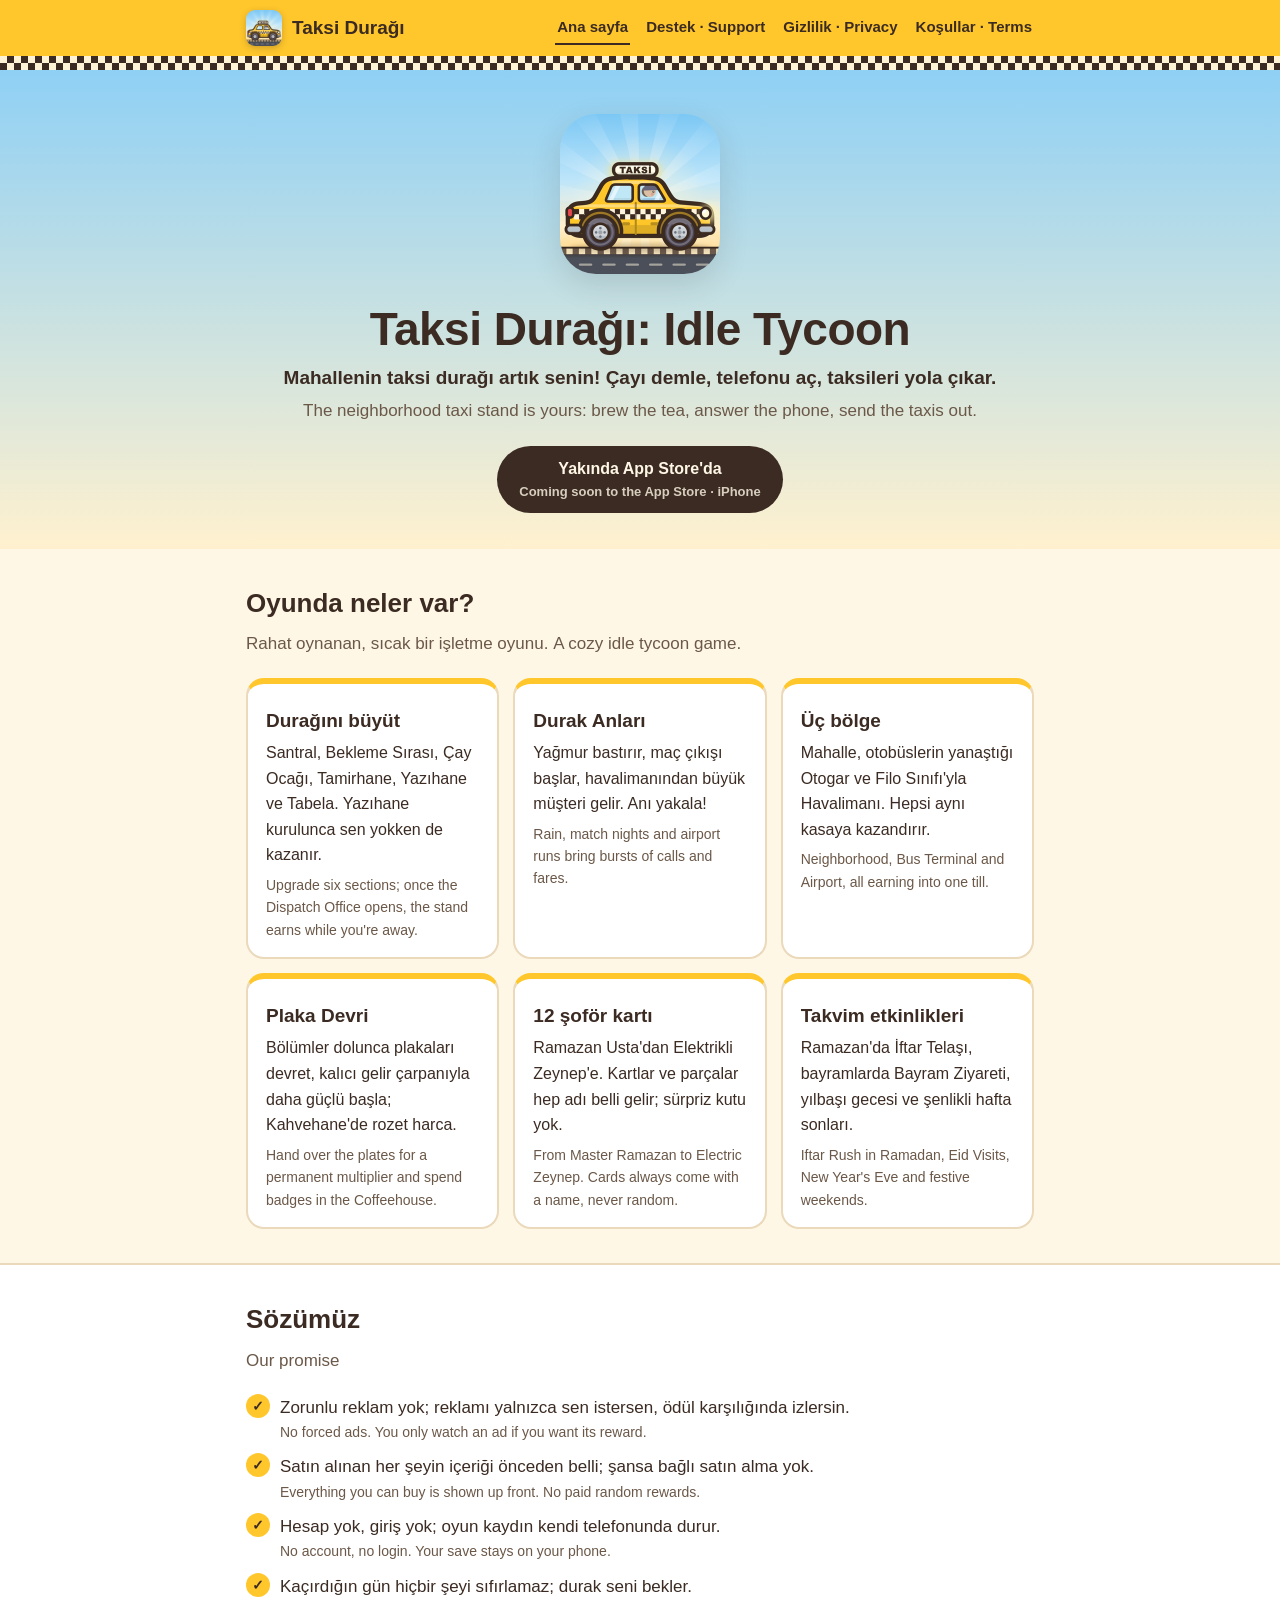
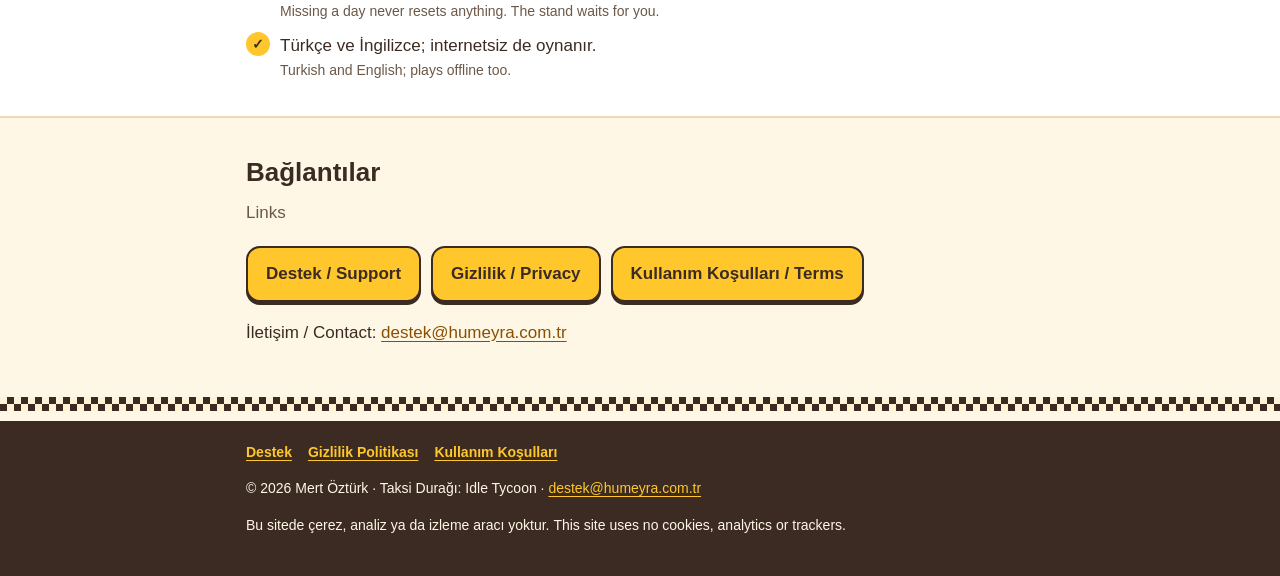
==== index.html @ 51972276 "Taksi Durağı: Idle Tycoon — gizlilik, koşullar ve destek sayfaları" ====
<!doctype html>
<html lang="tr">
<head>
  <meta charset="utf-8">
  <meta name="viewport" content="width=device-width, initial-scale=1, viewport-fit=cover">
  <title>Taksi Durağı: Idle Tycoon</title>
  <meta name="description" content="Mahallenin taksi durağını büyüt: çağrıları karşıla, taksileri yola çıkar, Otogar ve Havalimanı'nı aç. Zorunlu reklam yok. iPhone için idle/tycoon oyunu.">
  <meta name="theme-color" content="#ffc72c">
  <meta name="referrer" content="no-referrer">
  <link rel="icon" type="image/png" href="icon-180.png">
  <link rel="apple-touch-icon" href="icon-180.png">
  <link rel="stylesheet" href="style.css">
</head>
<body>
  <header class="topbar">
    <div class="wrap">
      <a class="brand" href="index.html"><img src="icon-180.png" alt="" width="36" height="36">Taksi Durağı</a>
      <nav class="nav" aria-label="Site">
        <a href="index.html" aria-current="page">Ana sayfa</a>
        <a href="support.html">Destek · Support</a>
        <a href="privacy.html">Gizlilik · Privacy</a>
        <a href="terms.html">Koşullar · Terms</a>
      </nav>
    </div>
  </header>
  <div class="checker" aria-hidden="true"></div>

  <main>
    <section class="hero">
      <div class="wrap">
        <img class="icon" src="icon-320.png" width="160" height="160" alt="Taksi Durağı uygulama simgesi: TAKSİ tabelalı sarı taksi">
        <h1>Taksi Durağı: Idle Tycoon</h1>
        <p class="tagline">Mahallenin taksi durağı artık senin! Çayı demle, telefonu aç, taksileri yola çıkar.</p>
        <p class="tagline-en" lang="en">The neighborhood taxi stand is yours: brew the tea, answer the phone, send the taxis out.</p>
        <span class="pill">Yakında App Store'da<small lang="en">Coming soon to the App Store · iPhone</small></span>
      </div>
    </section>

    <section class="section">
      <div class="wrap">
        <h2>Oyunda neler var?</h2>
        <p class="lead">Rahat oynanan, sıcak bir işletme oyunu. <span lang="en">A cozy idle tycoon game.</span></p>
        <div class="grid">
          <div class="card">
            <h3>Durağını büyüt</h3>
            <p>Santral, Bekleme Sırası, Çay Ocağı, Tamirhane, Yazıhane ve Tabela. Yazıhane kurulunca sen yokken de kazanır.</p>
            <p class="en" lang="en">Upgrade six sections; once the Dispatch Office opens, the stand earns while you're away.</p>
          </div>
          <div class="card">
            <h3>Durak Anları</h3>
            <p>Yağmur bastırır, maç çıkışı başlar, havalimanından büyük müşteri gelir. Anı yakala!</p>
            <p class="en" lang="en">Rain, match nights and airport runs bring bursts of calls and fares.</p>
          </div>
          <div class="card">
            <h3>Üç bölge</h3>
            <p>Mahalle, otobüslerin yanaştığı Otogar ve Filo Sınıfı'yla Havalimanı. Hepsi aynı kasaya kazandırır.</p>
            <p class="en" lang="en">Neighborhood, Bus Terminal and Airport, all earning into one till.</p>
          </div>
          <div class="card">
            <h3>Plaka Devri</h3>
            <p>Bölümler dolunca plakaları devret, kalıcı gelir çarpanıyla daha güçlü başla; Kahvehane'de rozet harca.</p>
            <p class="en" lang="en">Hand over the plates for a permanent multiplier and spend badges in the Coffeehouse.</p>
          </div>
          <div class="card">
            <h3>12 şoför kartı</h3>
            <p>Ramazan Usta'dan Elektrikli Zeynep'e. Kartlar ve parçalar hep adı belli gelir; sürpriz kutu yok.</p>
            <p class="en" lang="en">From Master Ramazan to Electric Zeynep. Cards always come with a name, never random.</p>
          </div>
          <div class="card">
            <h3>Takvim etkinlikleri</h3>
            <p>Ramazan'da İftar Telaşı, bayramlarda Bayram Ziyareti, yılbaşı gecesi ve şenlikli hafta sonları.</p>
            <p class="en" lang="en">Iftar Rush in Ramadan, Eid Visits, New Year's Eve and festive weekends.</p>
          </div>
        </div>
      </div>
    </section>

    <section class="section promise">
      <div class="wrap">
        <h2>Sözümüz</h2>
        <p class="lead" lang="en">Our promise</p>
        <ul>
          <li>Zorunlu reklam yok; reklamı yalnızca sen istersen, ödül karşılığında izlersin.<span class="en" lang="en">No forced ads. You only watch an ad if you want its reward.</span></li>
          <li>Satın alınan her şeyin içeriği önceden belli; şansa bağlı satın alma yok.<span class="en" lang="en">Everything you can buy is shown up front. No paid random rewards.</span></li>
          <li>Hesap yok, giriş yok; oyun kaydın kendi telefonunda durur.<span class="en" lang="en">No account, no login. Your save stays on your phone.</span></li>
          <li>Kaçırdığın gün hiçbir şeyi sıfırlamaz; durak seni bekler.<span class="en" lang="en">Missing a day never resets anything. The stand waits for you.</span></li>
          <li>Türkçe ve İngilizce; internetsiz de oynanır.<span class="en" lang="en">Turkish and English; plays offline too.</span></li>
        </ul>
      </div>
    </section>

    <section class="section">
      <div class="wrap">
        <h2>Bağlantılar</h2>
        <p class="lead" lang="en">Links</p>
        <div class="links">
          <a class="button" href="support.html">Destek / Support</a>
          <a class="button" href="privacy.html">Gizlilik / Privacy</a>
          <a class="button" href="terms.html">Kullanım Koşulları / Terms</a>
        </div>
        <p>İletişim / Contact: <a href="mailto:destek@humeyra.com.tr">destek@humeyra.com.tr</a></p>
      </div>
    </section>
  </main>

  <div class="checker" aria-hidden="true"></div>
  <footer>
    <div class="wrap">
      <nav aria-label="Alt bağlantılar">
        <a href="support.html">Destek</a>
        <a href="privacy.html">Gizlilik Politikası</a>
        <a href="terms.html">Kullanım Koşulları</a>
      </nav>
      <p>© 2026 Mert Öztürk · Taksi Durağı: Idle Tycoon · <a href="mailto:destek@humeyra.com.tr">destek@humeyra.com.tr</a></p>
      <p>Bu sitede çerez, analiz ya da izleme aracı yoktur. <span lang="en">This site uses no cookies, analytics or trackers.</span></p>
    </div>
  </footer>
</body>
</html>
---- style.css ----
/* Taksi Durağı — site stili. Dış kaynak yok (yazı tipi, izleyici, CDN yok). */

:root {
  --yellow: #ffc72c;
  --yellow-deep: #f2a900;
  --ink: #3b2b22;
  --ink-soft: #6b5848;
  --bg: #fff7e6;
  --paper: #ffffff;
  --line: #ead9bb;
  --sky-top: #8fd0f5;
  --sky-bottom: #fff1cf;
  --link: #8a4f00;
  --checker-a: #3b2b22;
  --checker-b: #fff3d6;
  --shadow: 0 10px 30px rgba(59, 43, 34, 0.14);
  color-scheme: light;
}

@media (prefers-color-scheme: dark) {
  :root:not([data-theme="light"]) {
    --ink: #f7ebdd;
    --ink-soft: #cdbba8;
    --bg: #1d1814;
    --paper: #29221c;
    --line: #4a3d32;
    --sky-top: #1f3a4d;
    --sky-bottom: #29221c;
    --link: #ffc72c;
    --checker-a: #f7ebdd;
    --checker-b: #29221c;
    --shadow: 0 10px 30px rgba(0, 0, 0, 0.45);
    color-scheme: dark;
  }
}

:root[data-theme="dark"] {
  --ink: #f7ebdd;
  --ink-soft: #cdbba8;
  --bg: #1d1814;
  --paper: #29221c;
  --line: #4a3d32;
  --sky-top: #1f3a4d;
  --sky-bottom: #29221c;
  --link: #ffc72c;
  --checker-a: #f7ebdd;
  --checker-b: #29221c;
  --shadow: 0 10px 30px rgba(0, 0, 0, 0.45);
  color-scheme: dark;
}

*, *::before, *::after { box-sizing: border-box; }

html { -webkit-text-size-adjust: 100%; }

body {
  margin: 0;
  background: var(--bg);
  color: var(--ink);
  font-family: ui-rounded, "SF Pro Rounded", -apple-system, BlinkMacSystemFont, "Segoe UI", Roboto, "Helvetica Neue", Arial, sans-serif;
  font-size: 17px;
  line-height: 1.6;
  overflow-x: hidden;
}

a { color: var(--link); text-underline-offset: 3px; }
a:hover { text-decoration-thickness: 2px; }
a:focus-visible, button:focus-visible { outline: 3px solid var(--yellow-deep); outline-offset: 2px; border-radius: 6px; }

.wrap { max-width: 820px; margin: 0 auto; padding: 0 16px; }

/* Üst çubuk */
.topbar { background: var(--yellow); color: #3b2b22; }
.topbar .wrap { display: flex; align-items: center; justify-content: space-between; gap: 12px; flex-wrap: wrap; padding-top: 10px; padding-bottom: 10px; }
.brand { display: flex; align-items: center; gap: 10px; color: #3b2b22; text-decoration: none; font-weight: 800; font-size: 19px; }
.brand img { width: 36px; height: 36px; border-radius: 9px; box-shadow: 0 2px 6px rgba(59, 43, 34, 0.25); }
.nav { display: flex; flex-wrap: wrap; gap: 4px 14px; font-size: 15px; font-weight: 700; }
.nav a { color: #3b2b22; text-decoration: none; padding: 4px 2px; border-bottom: 2px solid transparent; }
.nav a:hover, .nav a[aria-current="page"] { border-bottom-color: #3b2b22; }

.checker {
  height: 14px;
  background:
    conic-gradient(var(--checker-a) 25%, var(--checker-b) 0 50%, var(--checker-a) 0 75%, var(--checker-b) 0)
    0 0 / 14px 14px;
}

/* Ana sayfa: kahraman alanı */
.hero {
  background: linear-gradient(180deg, var(--sky-top) 0%, var(--sky-bottom) 100%);
  text-align: center;
  padding: 44px 0 36px;
}
.hero .icon { width: 160px; height: 160px; border-radius: 36px; box-shadow: var(--shadow); }
.hero h1 { font-size: clamp(30px, 7vw, 46px); line-height: 1.1; margin: 22px 0 8px; letter-spacing: -0.5px; }
.hero .tagline { font-size: 19px; font-weight: 700; margin: 0; }
.hero .tagline-en { color: var(--ink-soft); margin: 4px 0 0; }
.pill {
  display: inline-block;
  margin-top: 22px;
  background: var(--ink);
  color: var(--bg);
  border-radius: 999px;
  padding: 10px 22px;
  font-weight: 800;
  font-size: 16px;
}
.pill small { display: block; font-weight: 600; opacity: 0.8; font-size: 13px; }

.section { padding: 34px 0; }
.section h2 { font-size: 26px; margin: 0 0 6px; }
.section .lead { color: var(--ink-soft); margin: 0 0 20px; }

.grid { display: grid; grid-template-columns: repeat(auto-fit, minmax(230px, 1fr)); gap: 14px; }
.card {
  background: var(--paper);
  border: 2px solid var(--line);
  border-radius: 18px;
  padding: 18px 18px 16px;
}
.card { border-top: 6px solid var(--yellow); }
.card h3 { margin: 4px 0 4px; font-size: 19px; }
.card p { margin: 0; font-size: 16px; }
.card p.en { color: var(--ink-soft); font-size: 14px; margin-top: 6px; }

.promise { background: var(--paper); border-top: 2px solid var(--line); border-bottom: 2px solid var(--line); }
.promise ul { list-style: none; padding: 0; margin: 0; display: grid; gap: 10px; }
.promise li { padding-left: 34px; position: relative; }
.promise li::before { content: "✓"; position: absolute; left: 0; top: 0; width: 24px; height: 24px; border-radius: 50%; background: var(--yellow); color: #3b2b22; font-weight: 900; text-align: center; line-height: 24px; font-size: 14px; }
.promise li span.en { display: block; color: var(--ink-soft); font-size: 14px; }

.links { display: flex; flex-wrap: wrap; gap: 10px; }
.button {
  display: inline-block;
  background: var(--yellow);
  color: #3b2b22;
  font-weight: 800;
  text-decoration: none;
  border-radius: 14px;
  padding: 12px 18px;
  border: 2px solid #3b2b22;
  box-shadow: 0 3px 0 #3b2b22;
}
.button:active { transform: translateY(2px); box-shadow: 0 1px 0 #3b2b22; }

/* Belge sayfaları */
.doc { padding: 28px 0 40px; }
.doc h1 { font-size: clamp(28px, 6vw, 38px); line-height: 1.15; margin: 0 0 6px; }
.doc .meta { color: var(--ink-soft); margin: 0 0 18px; font-size: 15px; }
.langs { display: flex; gap: 10px; flex-wrap: wrap; margin: 0 0 22px; }
.langs a { background: var(--paper); border: 2px solid var(--line); border-radius: 999px; padding: 6px 14px; text-decoration: none; font-weight: 700; color: var(--ink); }
.langs a:hover { border-color: var(--yellow-deep); }
.doc article { background: var(--paper); border: 2px solid var(--line); border-radius: 20px; padding: 6px 22px 18px; margin-bottom: 26px; }
.doc article > h2 { font-size: 24px; margin: 18px 0 4px; }
.doc h3 { font-size: 19px; margin: 22px 0 4px; scroll-margin-top: 16px; }
.doc p, .doc li { overflow-wrap: anywhere; }
.doc ul { padding-left: 22px; }
.doc .summary { background: var(--bg); border-left: 5px solid var(--yellow); border-radius: 10px; padding: 10px 14px; margin: 14px 0; }
.doc table { width: 100%; border-collapse: collapse; font-size: 15px; display: block; overflow-x: auto; }
.doc th, .doc td { border: 1px solid var(--line); padding: 8px 10px; text-align: left; vertical-align: top; }
.doc th { background: var(--bg); }

details { background: var(--paper); border: 2px solid var(--line); border-radius: 14px; padding: 10px 16px; margin: 0 0 10px; }
details[open] { border-color: var(--yellow-deep); }
summary { cursor: pointer; font-weight: 800; }
details p, details ul { margin: 8px 0 4px; }

.contact { background: var(--yellow); color: #3b2b22; border-radius: 20px; padding: 18px 20px; margin: 10px 0 26px; }
.contact a { color: #3b2b22; font-weight: 800; }

/* Alt bilgi */
footer { background: var(--ink); color: var(--bg); margin-top: 10px; }
footer .wrap { padding-top: 20px; padding-bottom: 26px; font-size: 14px; }
footer a { color: var(--yellow); }
footer nav { display: flex; flex-wrap: wrap; gap: 6px 16px; margin-bottom: 10px; font-weight: 700; }

@media (max-width: 480px) {
  body { font-size: 16px; }
  .topbar .wrap { justify-content: center; }
  .nav { justify-content: center; }
  .doc article { padding: 4px 16px 14px; }
}

@media (prefers-reduced-motion: reduce) {
  * { scroll-behavior: auto !important; }
}

@media print {
  .topbar, .checker, footer, .langs { display: none; }
  .doc article { border: none; }
}
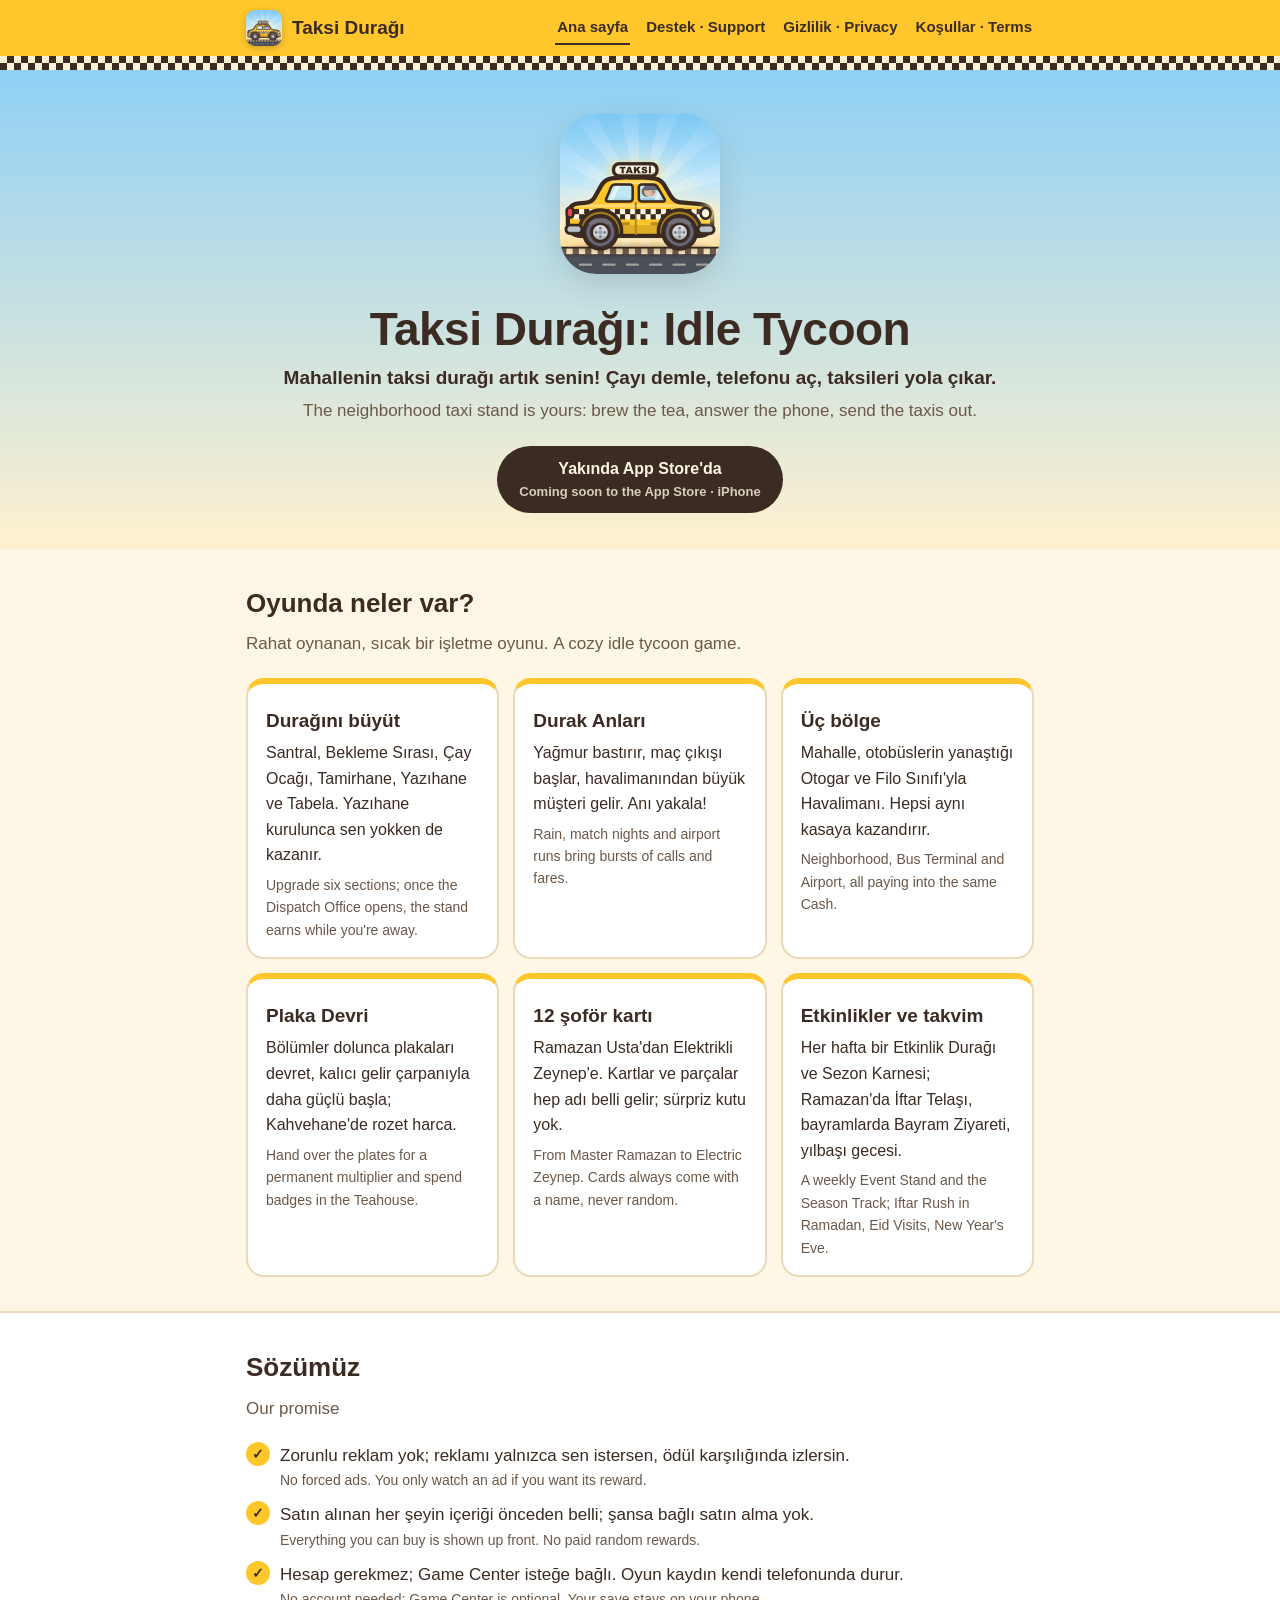
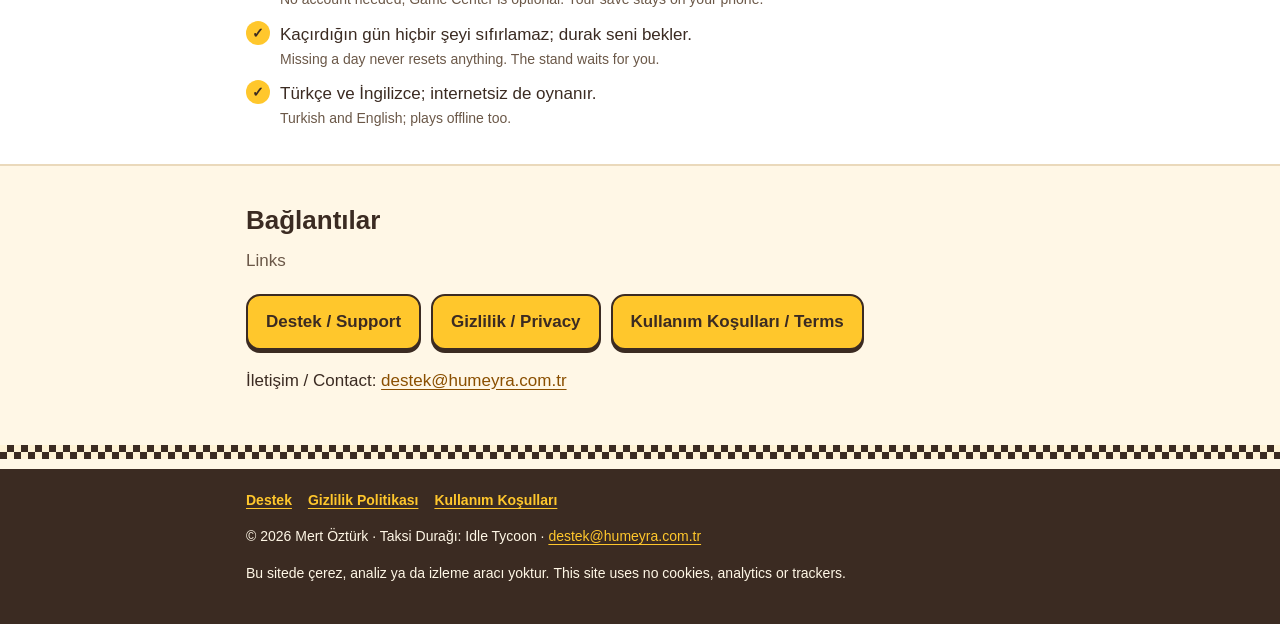
==== commit f46f66b4: "Yeni ürünler, Game Center, Etkinlik Durağı ve Sezon Karnesi: gizlilik, koşullar, destek güncellendi " ====
--- a/index.html
+++ b/index.html
@@ -54,12 +54,12 @@
           <div class="card">
             <h3>Üç bölge</h3>
             <p>Mahalle, otobüslerin yanaştığı Otogar ve Filo Sınıfı'yla Havalimanı. Hepsi aynı kasaya kazandırır.</p>
-            <p class="en" lang="en">Neighborhood, Bus Terminal and Airport, all earning into one till.</p>
+            <p class="en" lang="en">Neighborhood, Bus Terminal and Airport, all paying into the same Cash.</p>
           </div>
           <div class="card">
             <h3>Plaka Devri</h3>
             <p>Bölümler dolunca plakaları devret, kalıcı gelir çarpanıyla daha güçlü başla; Kahvehane'de rozet harca.</p>
-            <p class="en" lang="en">Hand over the plates for a permanent multiplier and spend badges in the Coffeehouse.</p>
+            <p class="en" lang="en">Hand over the plates for a permanent multiplier and spend badges in the Teahouse.</p>
           </div>
           <div class="card">
             <h3>12 şoför kartı</h3>
@@ -67,9 +67,9 @@
             <p class="en" lang="en">From Master Ramazan to Electric Zeynep. Cards always come with a name, never random.</p>
           </div>
           <div class="card">
-            <h3>Takvim etkinlikleri</h3>
-            <p>Ramazan'da İftar Telaşı, bayramlarda Bayram Ziyareti, yılbaşı gecesi ve şenlikli hafta sonları.</p>
-            <p class="en" lang="en">Iftar Rush in Ramadan, Eid Visits, New Year's Eve and festive weekends.</p>
+            <h3>Etkinlikler ve takvim</h3>
+            <p>Her hafta bir Etkinlik Durağı ve Sezon Karnesi; Ramazan'da İftar Telaşı, bayramlarda Bayram Ziyareti, yılbaşı gecesi.</p>
+            <p class="en" lang="en">A weekly Event Stand and the Season Track; Iftar Rush in Ramadan, Eid Visits, New Year's Eve.</p>
           </div>
         </div>
       </div>
@@ -82,7 +82,7 @@
         <ul>
           <li>Zorunlu reklam yok; reklamı yalnızca sen istersen, ödül karşılığında izlersin.<span class="en" lang="en">No forced ads. You only watch an ad if you want its reward.</span></li>
           <li>Satın alınan her şeyin içeriği önceden belli; şansa bağlı satın alma yok.<span class="en" lang="en">Everything you can buy is shown up front. No paid random rewards.</span></li>
-          <li>Hesap yok, giriş yok; oyun kaydın kendi telefonunda durur.<span class="en" lang="en">No account, no login. Your save stays on your phone.</span></li>
+          <li>Hesap gerekmez; Game Center isteğe bağlı. Oyun kaydın kendi telefonunda durur.<span class="en" lang="en">No account needed; Game Center is optional. Your save stays on your phone.</span></li>
           <li>Kaçırdığın gün hiçbir şeyi sıfırlamaz; durak seni bekler.<span class="en" lang="en">Missing a day never resets anything. The stand waits for you.</span></li>
           <li>Türkçe ve İngilizce; internetsiz de oynanır.<span class="en" lang="en">Turkish and English; plays offline too.</span></li>
         </ul>
